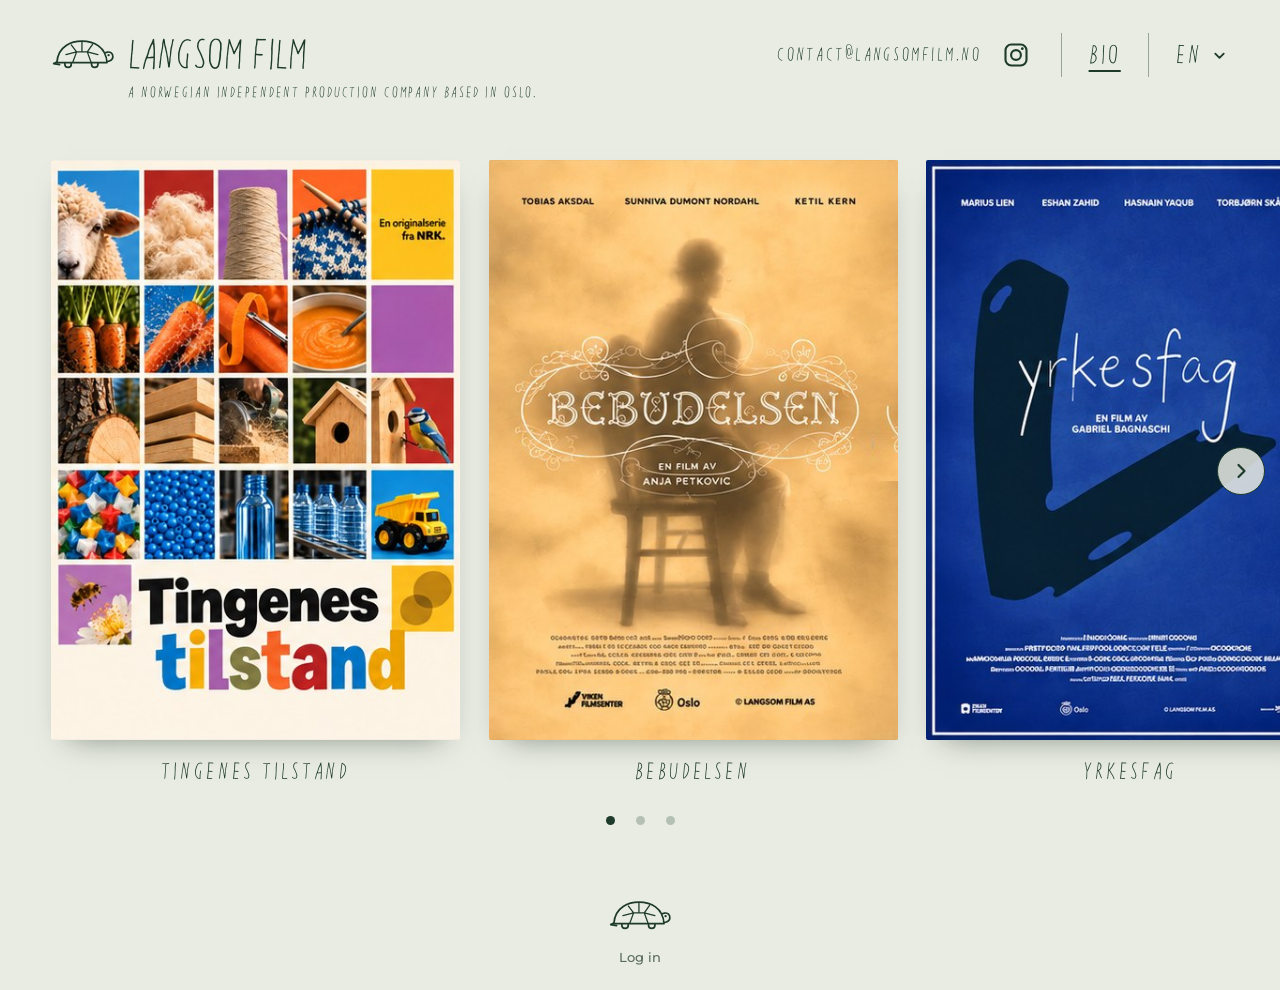
==== index.html @ 71ac6810 "Move contact and Instagram to the header, tagline under the logo - Tagline is a subtitle aligned und" ====
<!DOCTYPE html>
<html lang="no">
<head>
<meta charset="utf-8">
<meta name="viewport" content="width=device-width, initial-scale=1, viewport-fit=cover">
<meta name="theme-color" content="#e9ece3">
<title>Langsom Film</title>
<meta name="description" content="Langsom Film er et norsk uavhengig produksjonsselskap basert i Oslo.">
<meta property="og:title" content="Langsom Film">
<meta property="og:description" content="Et norsk uavhengig produksjonsselskap basert i Oslo.">
<meta property="og:image" content="https://0xjensmalm.github.io/langsomfilm/assets/yrkesfag.jpg">
<meta property="og:type" content="website">
<link rel="preload" href="assets/fonts/HenriksHand-Regular.ttf" as="font" type="font/ttf" crossorigin>
<link rel="preconnect" href="https://fonts.googleapis.com">
<link href="https://fonts.googleapis.com/css2?family=Amatic+SC&family=Newsreader:ital,opsz,wght@0,6..72,400;0,6..72,500;1,6..72,400&family=Montserrat:wght@500;600;700&display=swap" rel="stylesheet">
<style>
/* VOICE: quiet, handmade, unhurried — the posters do the talking.
   COLOUR and TYPE: pale sage paper, dark forest-green ink; Henrik's hand for every label and title,
   a plain sans for longer reading text.
   LAYOUT: header (logo · tagline · Bio · language), a large centred poster carousel, footer (mail · turtle · Instagram). */
@font-face{font-family:"Henriks Hand";src:url("assets/fonts/HenriksHand-Regular.ttf") format("truetype");font-display:swap}
:root{color-scheme:light;--bg:#e9ece3;--paper:#f4f5ef;--ink:#1d3a2a;--soft:#5a6b5f;--line:rgba(29,58,42,.4);
  --hand:"Henriks Hand","Amatic SC","Bradley Hand",cursive; /* Amatic SC fills glyphs Henrik's hand lacks: quotes, dashes, é ü ö ä, ( ) & / @ */--sans:Montserrat,system-ui,sans-serif;--read:Newsreader,Georgia,serif}
*{box-sizing:border-box;min-width:0}
html,body{margin:0}
body{background:var(--bg);color:var(--ink);font:16px/1.6 var(--sans);font-weight:500;overflow-x:clip;min-height:100vh;min-height:100svh;display:flex;flex-direction:column;-webkit-text-size-adjust:100%;-webkit-tap-highlight-color:transparent}
button,select{font:inherit;color:inherit;cursor:pointer}
a{color:inherit}
:focus-visible{outline:2.5px solid var(--ink);outline-offset:4px}
.hand{font-family:var(--hand);font-weight:400;text-transform:uppercase;letter-spacing:.14em}
.wrap{width:min(1440px,100%);margin:0 auto;padding:0 max(4vw,16px,env(safe-area-inset-left))}

/* header: brand (turtle + wordmark, subtitle aligned under the wordmark) left; contact + menu right,
   every right-hand item 44px tall and centred on the wordmark line */
header{padding:clamp(18px,2.6vw,40px) 0 clamp(8px,1.4vw,20px)}
.hd{--mark:clamp(56px,5vw,84px);--g:clamp(10px,1vw,16px);--sep:clamp(14px,1.8vw,28px);
  display:grid;grid-template-columns:minmax(0,1fr) auto;grid-template-areas:"brand nav" "sub .";column-gap:clamp(20px,3vw,48px);row-gap:6px;align-items:center}
.logo{grid-area:brand;justify-self:start;display:flex;align-items:center;gap:var(--g);text-decoration:none;font-family:var(--hand);font-size:clamp(28px,2.8vw,46px);line-height:1;white-space:nowrap}
.logo svg{width:var(--mark);height:auto;flex:none}
.tag{grid-area:sub;margin:0 0 0 calc(var(--mark) + var(--g));font-size:clamp(13px,1.05vw,17px);line-height:1.45;letter-spacing:.14em;text-wrap:balance}
.nav{grid-area:nav;display:flex;align-items:center}
.reach,.menu{display:flex;align-items:center}
.reach{gap:clamp(8px,1vw,14px)}
.nav>.menu,.menu>.lang{border-left:1.5px solid var(--line);margin-left:var(--sep);padding-left:var(--sep)}
.reach a,.bio-btn,.lang{height:44px;display:flex;align-items:center}
.mail{gap:10px;text-decoration:none;font-size:clamp(15px,1.25vw,19px)}
.mail:hover span,.mail:focus-visible span{text-decoration:underline;text-underline-offset:6px}
.mail svg{width:24px;height:24px;flex:none;display:none}
.ig{justify-content:center;width:44px}
.ig svg{width:28px;height:28px}
.bio-btn{background:none;border:0;padding:0 4px;font-size:clamp(20px,1.7vw,26px);text-decoration:underline;text-decoration-thickness:1.5px;text-underline-offset:9px}
.bio-btn:hover{text-decoration-thickness:3px}
.lang{position:relative}
.lang select{appearance:none;-webkit-appearance:none;background:none;border:0;border-radius:4px;height:44px;padding:0 24px 0 4px;font-family:var(--hand);font-size:clamp(20px,1.7vw,26px);letter-spacing:.14em}
.lang svg{position:absolute;right:2px;width:15px;height:15px;pointer-events:none}

/* carousel */
main{flex:1;display:flex;flex-direction:column;justify-content:center;padding-block:clamp(8px,2vw,32px)}
.car{position:relative;--iw:clamp(230px,min(32vw,calc((100vh - 320px) * .7055)),410px)}
.track{display:flex;gap:clamp(16px,2.2vw,32px);overflow-x:auto;scroll-snap-type:x mandatory;scrollbar-width:none;padding:14px max(4vw,16px) 8px;scroll-padding-inline:max(4vw,16px)}
.track::-webkit-scrollbar{display:none}
@media(min-width:1440px){.track{padding-inline:calc((100vw - 1440px)/2 + 4vw);scroll-padding-inline:calc((100vw - 1440px)/2 + 4vw)}}
.track.fits{justify-content:center}
/* 3+ posters that fit: spread them so the row's outer edges line up with the header's */
.track.fits.spread{justify-content:space-between}
.item{flex:0 0 var(--iw);scroll-snap-align:start;margin:0;display:flex;flex-direction:column;align-items:center}
.poster{display:block;width:100%;aspect-ratio:436/618;padding:0;border:0;background:#d4d9cd;border-radius:2px;overflow:hidden;box-shadow:0 14px 30px -18px rgba(20,40,28,.55);transition:transform .2s ease,box-shadow .2s ease}
.poster img{width:100%;height:100%;object-fit:cover;display:block}
@media(hover:hover){.poster:hover{transform:translateY(-4px);box-shadow:0 22px 38px -20px rgba(20,40,28,.6)}}
.poster:active{transform:scale(.985)}
.item h2{margin:18px 0 0;width:100%;text-align:center;font-size:clamp(18px,1.6vw,24px);line-height:1.3;text-wrap:balance}
.arrow{position:absolute;top:calc(50% - 44px);width:48px;height:48px;border-radius:50%;border:1.5px solid var(--ink);background:rgba(233,236,227,.85);display:grid;place-items:center;transition:opacity .15s;z-index:2}
.arrow:hover{background:var(--paper)}
.arrow.prev{left:max(1.2vw,8px)}.arrow.next{right:max(1.2vw,8px)}
.arrow[hidden]{display:grid;opacity:0;pointer-events:none}
.arrow svg{width:20px;height:20px}
.empty{padding:60px 0;text-align:center;color:var(--soft)}
.dots{display:flex;justify-content:center;gap:2px;margin-top:14px}
.dots[hidden]{display:none}
.dots button{width:28px;height:28px;border:0;background:none;padding:0;display:grid;place-items:center}
.dots button::before{content:"";width:9px;height:9px;border-radius:50%;background:rgba(29,58,42,.25);transition:background .15s}
.dots button[aria-current="true"]::before{background:var(--ink)}

/* footer: a small turtle to end the page, and the editor link */
footer{padding:clamp(20px,3vw,40px) 0 calc(14px + env(safe-area-inset-bottom));text-align:center}
footer .tl{display:block;width:64px;height:auto;margin:0 auto}
.login-link{display:inline-block;margin:6px auto 0;text-decoration:none;font-size:13px;color:var(--soft);padding:8px}
.login-link:hover{color:var(--ink);text-decoration:underline}

/* detail sheet (film + bio) — quick fade, no 3D */
.scrim{position:fixed;inset:0;background:rgba(24,40,30,.42);z-index:20;opacity:0;transition:opacity .16s}
.sheet{--pad:24px;position:fixed;z-index:21;left:50%;top:50%;width:calc(100vw - var(--pad)*2);max-height:calc(100vh - var(--pad)*2);max-height:calc(100svh - var(--pad)*2);overflow:auto;overscroll-behavior:contain;
  background:var(--paper);border:1.5px solid var(--ink);border-radius:4px;box-shadow:0 30px 70px -30px rgba(20,40,28,.55);opacity:0;transform:translate(-50%,-48%);transition:opacity .16s ease-out,transform .16s ease-out}
.scrim.on{opacity:1}.sheet.on{opacity:1;transform:translate(-50%,-50%)}
.x{position:sticky;top:10px;float:right;margin:10px 10px -54px 0;width:44px;height:44px;border:0;border-radius:50%;background:rgba(244,245,239,.9);display:grid;place-items:center;z-index:2}
.x:hover{background:#e3e7dc}
.x svg{width:22px;height:22px}

.info{padding:clamp(22px,3.4vw,44px) clamp(20px,3.4vw,48px)}
.info h3{margin:0;font-size:clamp(32px,4.4vw,54px);line-height:1.1;padding-right:44px;overflow-wrap:anywhere}
.by{margin:10px 0 0;font-size:clamp(15px,1.4vw,19px)}
.cols{display:grid;grid-template-columns:minmax(0,200px) minmax(0,1fr);gap:clamp(20px,3vw,40px);margin-top:clamp(18px,2.6vw,30px)}
.meta{border-right:1.5px solid var(--line);padding-right:clamp(16px,2.4vw,30px)}
.meta dl{margin:0}
.meta dt{font-size:15px;color:var(--soft);margin-top:14px}
.meta dl>div:first-child dt{margin-top:0}
/* card reading text: Newsreader, a quiet book serif beside Henrik's hand-lettered titles and labels */
.info{font-family:var(--read);font-weight:400;font-size:clamp(17px,1.25vw,19px);line-height:1.6;font-optical-sizing:auto}
.meta dd{margin:2px 0 0;font-size:17px;font-weight:500;line-height:1.35}
.syn p{margin:0 0 1em;max-width:60ch;text-wrap:pretty}
.stills{display:grid;grid-template-columns:repeat(auto-fit,minmax(200px,440px));gap:12px;margin-top:clamp(12px,2vw,22px)}
.stills img{width:100%;aspect-ratio:16/10;object-fit:cover;display:block;border-radius:2px}
.note{font-size:15px;font-style:italic;color:var(--soft);margin:14px 0 0}
.bio{display:grid;grid-template-columns:minmax(0,1fr) minmax(0,1fr);gap:clamp(20px,3vw,44px)}
.bio>section+section{border-left:1.5px solid var(--line);padding-left:clamp(20px,3vw,44px)}
.bio h3{font-size:clamp(28px,3.2vw,40px);text-decoration:underline;text-decoration-thickness:1.5px;text-underline-offset:9px;padding-right:44px}
.bio h4{margin:14px 0 16px;font-size:17px}
.bio p{margin:0 0 1em}
.me{display:grid;grid-template-columns:minmax(0,170px) minmax(0,1fr);gap:18px;align-items:start}
.me img{width:100%;aspect-ratio:3/4;object-fit:cover;border-radius:2px;display:block;background:#d4d9cd}

/* narrower screens: the e-mail address becomes an envelope icon */
@media(max-width:1060px){
  .mail span{position:absolute;width:1px;height:1px;overflow:hidden;clip-path:inset(50%);white-space:nowrap}
  .mail{width:44px;justify-content:center}.mail svg{display:block}
}
@media(max-width:700px){
  header{padding:max(12px,env(safe-area-inset-top)) 0 0}
  /* two rows: brand | Bio · NO, then subtitle | mail · Instagram */
  .hd{--mark:44px;--g:8px;--sep:12px;grid-template-areas:"brand menu" "sub reach";column-gap:12px;row-gap:0}
  .nav{display:contents}
  .menu{grid-area:menu}
  .nav>.menu{border-left:0;margin-left:0;padding-left:0}
  .reach{grid-area:reach;align-self:start;justify-self:end;gap:0;margin-right:-8px}
  .logo{font-size:24px}
  .bio-btn{font-size:20px;text-underline-offset:7px}
  .lang select{font-size:18px;padding-right:20px}.lang svg{width:13px}
  .tag{align-self:start;font-size:11.5px;letter-spacing:.1em;line-height:1.5;padding-top:2px}
  .ig svg{width:24px;height:24px}
  main{justify-content:flex-start}
  /* poster sized so poster + title fit in the visible viewport, under the header */
  .car{--iw:clamp(180px,min(74vw,calc((100svh - 300px) * .7055)),360px)}
  .track{scroll-padding-inline:0;padding-inline:calc((100% - var(--iw))/2);padding-top:10px}
  .item{scroll-snap-align:center}
  .item h2{margin-top:12px;font-size:18px}
  .dots{margin-top:6px}
  .arrow{display:none!important}
  footer .tl{width:48px}
  .sheet{--pad:10px}
  .cols{grid-template-columns:minmax(0,1fr)}
  .meta{border-right:0;padding-right:0;border-bottom:1.5px solid var(--line);padding-bottom:16px}
  .meta dl{display:grid;grid-template-columns:repeat(2,minmax(0,1fr));gap:4px 16px}
  .meta dt,.meta dl>div:first-child dt{margin-top:8px}
  .bio{grid-template-columns:minmax(0,1fr)}
  .bio>section+section{border-left:0;padding-left:0;border-top:1.5px solid var(--line);padding-top:20px}
  .me{grid-template-columns:minmax(0,120px) minmax(0,1fr)}
  .x{top:8px;margin:8px 8px -52px 0}
  .info{padding-top:20px}
}
@media(prefers-reduced-motion:reduce){.poster,.scrim,.sheet{transition:none}}
</style>
</head>
<body>
<header>
  <div class="wrap hd">
    <a class="logo" href="./" aria-label="Langsom Film"><svg viewBox="0 0 120 64" aria-hidden="true"><use href="#tl"/></svg><span>Langsom Film</span></a>
    <p class="tag hand" id="tagline"></p>
    <nav class="nav">
      <div class="reach">
        <a class="mail hand" id="mail" href="mailto:contact@langsomfilm.no"><svg viewBox="0 0 24 24" fill="none" stroke="currentColor" stroke-width="1.8" stroke-linejoin="round" aria-hidden="true"><rect x="3" y="5.5" width="18" height="13" rx="2"/><path d="M3.5 6.5l8.5 6.5 8.5-6.5"/></svg><span id="mailTxt">contact@langsomfilm.no</span></a>
        <a class="ig" id="igLink" href="https://www.instagram.com/" aria-label="Instagram"><svg viewBox="0 0 24 24" fill="none" stroke="currentColor" stroke-width="1.8"><rect x="3" y="3" width="18" height="18" rx="5"/><circle cx="12" cy="12" r="4.2"/><circle cx="17.4" cy="6.6" r="1.2" fill="currentColor" stroke="none"/></svg></a>
      </div>
      <div class="menu">
    <button class="bio-btn hand" id="bioBtn" aria-haspopup="dialog">Bio</button>
    <div class="lang"><select id="langSel" aria-label="Språk / Language"><option value="no">NO</option><option value="en">EN</option></select>
      <svg viewBox="0 0 16 16" fill="none" stroke="currentColor" stroke-width="2" stroke-linecap="round" stroke-linejoin="round" aria-hidden="true"><path d="M3.5 6l4.5 4.5L12.5 6"/></svg></div>
      </div>
    </nav>
  </div>
</header>

<main>
  <div class="car">
    <div class="track" id="track" data-ta="films"></div>
    <div class="dots" id="dots"></div>
    <button class="arrow prev" id="prev" data-ta="prev"><svg viewBox="0 0 20 20" fill="none" stroke="currentColor" stroke-width="2.2" stroke-linecap="round" stroke-linejoin="round"><path d="M12.5 4 6.5 10l6 6"/></svg></button>
    <button class="arrow next" id="next" data-ta="next"><svg viewBox="0 0 20 20" fill="none" stroke="currentColor" stroke-width="2.2" stroke-linecap="round" stroke-linejoin="round"><path d="M7.5 4l6 6-6 6"/></svg></button>
  </div>
</main>

<footer>
  <svg class="tl" viewBox="0 0 120 64" aria-hidden="true"><use href="#tl"/></svg>
  <a class="login-link" href="admin/" data-t="login">Logg inn</a>
</footer>

<svg width="0" height="0" style="position:absolute" aria-hidden="true">
  <defs>
    <symbol id="tl" viewBox="0 0 120 64">
      <g fill="none" stroke="currentColor" stroke-width="3.2" stroke-linejoin="round" stroke-linecap="round">
        <path d="M15 43 L5 48 L16 50"/>
        <rect x="26" y="38" width="12" height="17" rx="6" style="fill:var(--bg)"/>
        <rect x="76" y="38" width="12" height="17" rx="6" style="fill:var(--bg)"/>
        <path d="M93 38 C97 24 116 22 116 35 C116 43 105 46 97 44" style="fill:var(--bg)"/>
        <circle cx="108" cy="32" r="2.2" fill="currentColor" stroke="none"/>
        <path d="M11 46 C13 14 40 6 58 6 C80 6 103 16 105 46Z" style="fill:var(--bg)"/>
        <path d="M38 13 L48 26 L41 45 M58 7 V26 M78 12 L68 26 L75 45 M48 26 H68 M28 31 L48 26 M88 31 L68 26" stroke-width="2.4"/>
      </g>
    </symbol>
  </defs>
</svg>

<script>
{
/* Content lives in content/films.json and content/site.json, edited through /admin (Sveltia CMS). */
const T={
  no:{films:'Filmer',prev:'Forrige',next:'Neste',close:'Lukk',login:'Logg inn',show:'Vis detaljer om',pick:'Velg film',
      year:'År',duration:'Varighet',lang:'Språk',regi:'Regi',manus:'Manus',cast:'Medvirkende',by:'En film av',
      more:'Mer informasjon kommer.',sample:'Eksempelinnhold — fylles ut i redigeringsmodus.',what:'Hva vi gjør',about:'Om meg',
      poster:'Plakat',still:'Stillbilde',from:'fra',portrait:'Portrett av',empty:'Ingen filmer ennå.'},
  en:{films:'Films',prev:'Previous',next:'Next',close:'Close',login:'Log in',show:'Show details for',pick:'Choose film',
      year:'Year',duration:'Runtime',lang:'Language',regi:'Director',manus:'Screenplay',cast:'Cast',by:'A film by',
      more:'More information coming soon.',sample:'Sample content — to be filled in.',what:'What we do',about:'About me',
      poster:'Poster',still:'Still',from:'from',portrait:'Portrait of',empty:'No films yet.'}
};
let state={site:{},films:[]}, lang='no';
try{lang=localStorage.getItem('langsomfilm-lang')||(/^(nb|nn|no)\b/i.test(navigator.language)?'no':'en')}catch(e){}
if(!T[lang])lang='no';
const t=k=>T[lang][k];
const L=(o,k)=>(lang==='en'&&o[k+'_en'])?o[k+'_en']:(o[k]||'');
const $=s=>document.querySelector(s);
const esc=s=>String(s??'').replace(/[&<>"']/g,c=>({'&':'&amp;','<':'&lt;','>':'&gt;','"':'&quot;',"'":'&#39;'}[c]));
const paras=s=>String(s||'').split(/\n\s*\n/).map(p=>p.trim()).filter(Boolean).map(p=>`<p>${esc(p)}</p>`).join('');
const reduce=matchMedia('(prefers-reduced-motion: reduce)').matches;
const X='<svg viewBox="0 0 24 24" fill="none" stroke="currentColor" stroke-width="2.4" stroke-linecap="round"><path d="M5 5l14 14M19 5L5 19"/></svg>';

/* ---------- language ---------- */
function applyLang(){
  document.documentElement.lang=lang;$('#langSel').value=lang;
  document.querySelectorAll('[data-t]').forEach(el=>el.textContent=t(el.dataset.t));
  document.querySelectorAll('[data-ta]').forEach(el=>el.setAttribute('aria-label',t(el.dataset.ta)));
  $('#dots').setAttribute('aria-label',t('pick'));
  render();
}
$('#langSel').onchange=e=>{lang=e.target.value;try{localStorage.setItem('langsomfilm-lang',lang)}catch(_){}if(open)open.close(true);applyLang()};

/* ---------- render ---------- */
const track=$('#track');
function render(){
  const s=state.site;
  $('#tagline').textContent=L(s,'tagline');
  if(s.email){$('#mailTxt').textContent=s.email;$('#mail').href='mailto:'+s.email}
  $('#igLink').href=s.instagram||'https://www.instagram.com/';
  $('#dots').innerHTML='';
  track.innerHTML=state.films.map((f,i)=>`
    <figure class="item" data-i="${i}">
      <button class="poster" data-open="${i}" aria-label="${t('show')} ${esc(f.title)}"><img src="${esc(f.poster)}" alt="${t('poster')}: ${esc(f.title)}" loading="lazy"></button>
      <h2 class="hand">${esc(f.title)}</h2>
    </figure>`).join('')+(state.loaded&&!state.films.length?`<p class="empty">${t('empty')}</p>`:'');
  fit();
}
/* centre the row when every poster fits on screen */
function fit(){track.classList.remove('fits');const f=innerWidth>700&&track.scrollWidth<=track.clientWidth+2;track.classList.toggle('fits',f);track.classList.toggle('spread',f&&track.querySelectorAll('.item').length>=3);arrows()}
function arrows(){
  const overflow=track.scrollWidth>track.clientWidth+8;
  $('#prev').hidden=!overflow||track.scrollLeft<8;
  $('#next').hidden=!overflow||track.scrollLeft+track.clientWidth>=track.scrollWidth-8;
  const items=[...track.querySelectorAll('.item')];const dots=$('#dots');
  dots.hidden=items.length<2||!overflow;
  if(dots.childElementCount!==items.length)dots.innerHTML=items.map((it,k)=>`<button data-go="${k}" aria-label="${esc(state.films[k]?.title)}"></button>`).join('');
  const mid=track.getBoundingClientRect().left+track.clientWidth/2;let best=0,bd=1e9;
  items.forEach((it,k)=>{const r=it.getBoundingClientRect(),d=Math.abs(r.left+r.width/2-mid);if(d<bd){bd=d;best=k}});
  if(track.scrollLeft<8&&innerWidth>700)best=0;else if(track.scrollLeft+track.clientWidth>=track.scrollWidth-8&&innerWidth>700)best=items.length-1;
  [...dots.children].forEach((b,k)=>b.setAttribute('aria-current',k===best?'true':'false'));
}
track.addEventListener('scroll',arrows,{passive:true});addEventListener('resize',fit);
$('#dots').onclick=e=>{const b=e.target.closest('[data-go]');if(b)track.querySelector(`.item[data-i="${b.dataset.go}"]`).scrollIntoView({behavior:reduce?'auto':'smooth',inline:innerWidth>700?'start':'center',block:'nearest'})};
const step=()=>{const it=track.querySelector('.item');return it?it.getBoundingClientRect().width+parseFloat(getComputedStyle(track).columnGap||20):300};
$('#prev').onclick=()=>track.scrollBy({left:-step(),behavior:reduce?'auto':'smooth'});
$('#next').onclick=()=>track.scrollBy({left:step(),behavior:reduce?'auto':'smooth'});

/* ---------- detail sheet: quick fade in/out ---------- */
let open=null;
function openSheet({html,maxW,label,returnTo}){
  const scrim=document.createElement('div');scrim.className='scrim';
  const box=document.createElement('div');box.className='sheet';box.style.maxWidth=maxW+'px';
  box.setAttribute('role','dialog');box.setAttribute('aria-modal','true');box.setAttribute('aria-label',label);
  box.innerHTML=`<button class="x" aria-label="${t('close')}">${X}</button>${html}`;
  document.body.append(scrim,box);document.body.style.overflow='hidden';
  requestAnimationFrame(()=>{scrim.classList.add('on');box.classList.add('on')});
  box.querySelector('.x').focus({preventScroll:true});
  const onKey=e=>{
    if(e.key==='Escape')close();
    if(e.key==='Tab'){const f=[...box.querySelectorAll('button,a[href]')];const a=f[0],z=f[f.length-1];
      if(e.shiftKey&&document.activeElement===a){e.preventDefault();z.focus()}else if(!e.shiftKey&&document.activeElement===z){e.preventDefault();a.focus()}}
  };
  addEventListener('keydown',onKey);
  let closing=false;
  const close=(instant)=>{
    if(closing)return;closing=true;removeEventListener('keydown',onKey);
    scrim.classList.remove('on');box.classList.remove('on');
    const fin=()=>{box.remove();scrim.remove();document.body.style.overflow='';open=null;if(returnTo&&returnTo.isConnected)returnTo.focus({preventScroll:true})};
    if(reduce||instant)fin();else setTimeout(fin,170);
  };
  scrim.onclick=()=>close();box.querySelector('.x').onclick=()=>close();
  open={close};
}

function filmBack(f){
  const rows=[['year',f.year],['duration',f.duration],['lang',L(f,'lang')],['regi',f.regi],['manus',f.manus],['cast',(f.cast||'').split(',').map(s=>s.trim()).filter(Boolean).join(',\n')]].filter(r=>r[1]);
  return `<article class="info">
    <h3 class="hand">${esc(f.title)}</h3>${f.director?`<p class="by hand">${t('by')} ${esc(f.director)}</p>`:''}
    <div class="cols" ${rows.length?'':'style="grid-template-columns:minmax(0,1fr)"'}>
      ${rows.length?`<div class="meta"><dl>${rows.map(r=>`<div><dt class="hand">${t(r[0])}</dt><dd>${esc(r[1]).replace(/\n/g,'<br>')}</dd></div>`).join('')}</dl></div>`:''}
      <div class="syn">${paras(L(f,'synopsis'))||`<p>${t('more')}</p>`}${f.sample?`<p class="note">${t('sample')}</p>`:''}</div>
    </div>
    ${f.stills&&f.stills.length?`<div class="stills">${f.stills.map((s,k)=>`<img src="${esc(s)}" alt="${t('still')} ${k+1} ${t('from')} ${esc(f.title)}" loading="lazy">`).join('')}</div>`:''}
  </article>`;
}
function openFilm(i){
  const f=state.films[i];
  openSheet({html:filmBack(f),maxW:960,label:f.title,returnTo:track.querySelector(`.item[data-i="${i}"] .poster`)});
}
function bioBack(){
  const s=state.site;
  return `<div class="info bio">
    <section><h3 class="hand">Langsom Film</h3><h4 class="hand">${t('what')}</h4>${paras(L(s,'company'))}</section>
    <section><h3 class="hand">${esc(s.name)}</h3><h4 class="hand">${t('about')}</h4><div class="me">${s.portrait?`<img src="${esc(s.portrait)}" alt="${t('portrait')} ${esc(s.name)}">`:'<div></div>'}<div>${paras(L(s,'about'))}</div></div></section>
  </div>`;
}
$('#bioBtn').onclick=()=>openSheet({html:bioBack(),maxW:1000,label:'Bio',returnTo:$('#bioBtn')});

/* ---------- carousel clicks ---------- */
track.addEventListener('click',e=>{const b=e.target.closest('[data-open]');if(b)openFilm(+b.dataset.open)});

/* ---------- load content ---------- */
const get=u=>fetch(u,{cache:'no-cache'}).then(r=>{if(!r.ok)throw new Error(u+' '+r.status);return r.json()});
Promise.all([get('content/site.json'),get('content/films.json')])
  .then(([site,f])=>{state={site,films:(f.films||[]).filter(x=>x&&x.title&&x.poster),loaded:true};render()})
  .catch(err=>{console.error(err);track.innerHTML='<p class="empty">Kunne ikke laste innholdet. Prøv å laste siden på nytt.</p>'});
applyLang();
}
</script>
</body>
</html>
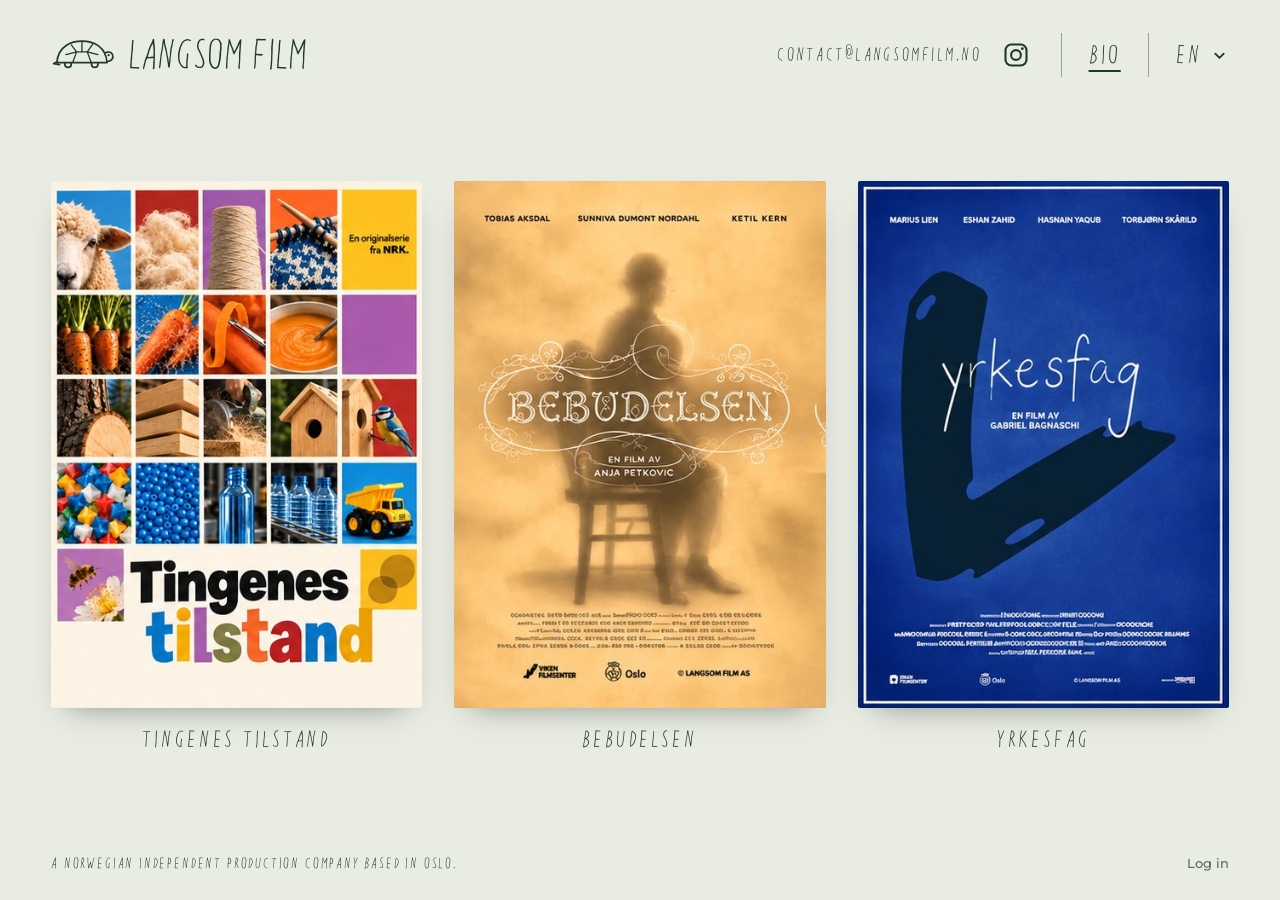
==== commit f90ccb44: "Tagline to footer; size the page to fit one screen - Tagline moves from under the logo to the footer" ====
--- a/index.html
+++ b/index.html
@@ -17,7 +17,8 @@
 /* VOICE: quiet, handmade, unhurried — the posters do the talking.
    COLOUR and TYPE: pale sage paper, dark forest-green ink; Henrik's hand for every label and title,
    a plain sans for longer reading text.
-   LAYOUT: header (logo · tagline · Bio · language), a large centred poster carousel, footer (mail · turtle · Instagram). */
+   LAYOUT: header (logo | mail · Instagram · Bio · language), poster carousel sized to the viewport, footer (tagline | editor link).
+   The whole page fits one screen: poster size is derived from the viewport height. */
 @font-face{font-family:"Henriks Hand";src:url("assets/fonts/HenriksHand-Regular.ttf") format("truetype");font-display:swap}
 :root{color-scheme:light;--bg:#e9ece3;--paper:#f4f5ef;--ink:#1d3a2a;--soft:#5a6b5f;--line:rgba(29,58,42,.4);
   --hand:"Henriks Hand","Amatic SC","Bradley Hand",cursive; /* Amatic SC fills glyphs Henrik's hand lacks: quotes, dashes, é ü ö ä, ( ) & / @ */--sans:Montserrat,system-ui,sans-serif;--read:Newsreader,Georgia,serif}
@@ -28,16 +29,15 @@
 a{color:inherit}
 :focus-visible{outline:2.5px solid var(--ink);outline-offset:4px}
 .hand{font-family:var(--hand);font-weight:400;text-transform:uppercase;letter-spacing:.14em}
-.wrap{width:min(1440px,100%);margin:0 auto;padding:0 max(4vw,16px,env(safe-area-inset-left))}
+.wrap{width:min(1840px,100%);margin:0 auto;padding:0 max(4vw,16px,env(safe-area-inset-left))}
 
 /* header: brand (turtle + wordmark, subtitle aligned under the wordmark) left; contact + menu right,
    every right-hand item 44px tall and centred on the wordmark line */
 header{padding:clamp(18px,2.6vw,40px) 0 clamp(8px,1.4vw,20px)}
 .hd{--mark:clamp(56px,5vw,84px);--g:clamp(10px,1vw,16px);--sep:clamp(14px,1.8vw,28px);
-  display:grid;grid-template-columns:minmax(0,1fr) auto;grid-template-areas:"brand nav" "sub .";column-gap:clamp(20px,3vw,48px);row-gap:6px;align-items:center}
+  display:grid;grid-template-columns:minmax(0,1fr) auto;grid-template-areas:"brand nav";column-gap:clamp(20px,3vw,48px);align-items:center}
 .logo{grid-area:brand;justify-self:start;display:flex;align-items:center;gap:var(--g);text-decoration:none;font-family:var(--hand);font-size:clamp(28px,2.8vw,46px);line-height:1;white-space:nowrap}
 .logo svg{width:var(--mark);height:auto;flex:none}
-.tag{grid-area:sub;margin:0 0 0 calc(var(--mark) + var(--g));font-size:clamp(13px,1.05vw,17px);line-height:1.45;letter-spacing:.14em;text-wrap:balance}
 .nav{grid-area:nav;display:flex;align-items:center}
 .reach,.menu{display:flex;align-items:center}
 .reach{gap:clamp(8px,1vw,14px)}
@@ -55,11 +55,15 @@
 .lang svg{position:absolute;right:2px;width:15px;height:15px;pointer-events:none}
 
 /* carousel */
-main{flex:1;display:flex;flex-direction:column;justify-content:center;padding-block:clamp(8px,2vw,32px)}
-.car{position:relative;--iw:clamp(230px,min(32vw,calc((100vh - 320px) * .7055)),410px)}
+main{flex:1;display:flex;flex-direction:column;justify-content:center;padding-block:clamp(4px,1.2vw,20px)}
+/* poster width: three across the content width, and no taller than the height left after header,
+   title and footer — so the page never scrolls */
+.car{position:relative;--iw:clamp(200px,min(calc((min(92vw,1840px - 8vw) - 64px) / 3),calc((100vh - 300px) * .7055)),600px)}
+/* tall tablets: bigger posters, two visible, swipe for the rest */
+@media(max-width:1100px) and (orientation:portrait){.car{--iw:clamp(200px,min(60vw,calc((100vh - 300px) * .7055)),600px)}}
 .track{display:flex;gap:clamp(16px,2.2vw,32px);overflow-x:auto;scroll-snap-type:x mandatory;scrollbar-width:none;padding:14px max(4vw,16px) 8px;scroll-padding-inline:max(4vw,16px)}
 .track::-webkit-scrollbar{display:none}
-@media(min-width:1440px){.track{padding-inline:calc((100vw - 1440px)/2 + 4vw);scroll-padding-inline:calc((100vw - 1440px)/2 + 4vw)}}
+@media(min-width:1840px){.track{padding-inline:calc((100vw - 1840px)/2 + 4vw);scroll-padding-inline:calc((100vw - 1840px)/2 + 4vw)}}
 .track.fits{justify-content:center}
 /* 3+ posters that fit: spread them so the row's outer edges line up with the header's */
 .track.fits.spread{justify-content:space-between}
@@ -81,10 +85,12 @@
 .dots button::before{content:"";width:9px;height:9px;border-radius:50%;background:rgba(29,58,42,.25);transition:background .15s}
 .dots button[aria-current="true"]::before{background:var(--ink)}
 
-/* footer: a small turtle to end the page, and the editor link */
-footer{padding:clamp(20px,3vw,40px) 0 calc(14px + env(safe-area-inset-bottom));text-align:center}
-footer .tl{display:block;width:64px;height:auto;margin:0 auto}
-.login-link{display:inline-block;margin:6px auto 0;text-decoration:none;font-size:13px;color:var(--soft);padding:8px}
+/* footer: tagline left, editor link right, on the same edges as the header */
+footer{padding:clamp(8px,1vw,16px) 0 calc(clamp(10px,1.4vw,22px) + env(safe-area-inset-bottom))}
+.ft{display:grid;grid-template-columns:minmax(0,1fr) auto;grid-template-areas:"tag login";align-items:center;column-gap:24px}
+.tag{grid-area:tag;margin:0;font-size:clamp(13px,1vw,16px);line-height:1.5;letter-spacing:.14em;text-wrap:balance}
+.ft .reach{grid-area:reach;display:none}
+.login-link{grid-area:login;text-decoration:none;font-size:13px;color:var(--soft);padding:8px 0 8px 8px}
 .login-link:hover{color:var(--ink);text-decoration:underline}
 
 /* detail sheet (film + bio) — quick fade, no 3D */
@@ -127,25 +133,25 @@
 @media(max-width:700px){
   header{padding:max(12px,env(safe-area-inset-top)) 0 0}
   /* two rows: brand | Bio · NO, then subtitle | mail · Instagram */
-  .hd{--mark:44px;--g:8px;--sep:12px;grid-template-areas:"brand menu" "sub reach";column-gap:12px;row-gap:0}
-  .nav{display:contents}
-  .menu{grid-area:menu}
+  /* phone: header is logo | Bio · NO; mail + Instagram move down beside the editor link */
+  .hd{--mark:44px;--g:8px;--sep:12px;grid-template-areas:"brand nav";column-gap:12px}
+  .hd .reach{display:none}
   .nav>.menu{border-left:0;margin-left:0;padding-left:0}
-  .reach{grid-area:reach;align-self:start;justify-self:end;gap:0;margin-right:-8px}
+  .ft{grid-template-areas:"tag tag" "reach login";row-gap:2px}
+  .ft .reach{display:flex;gap:0;margin-left:-10px}
+  .ft .mail{width:44px;justify-content:center}.ft .mail svg{display:block}
   .logo{font-size:24px}
   .bio-btn{font-size:20px;text-underline-offset:7px}
   .lang select{font-size:18px;padding-right:20px}.lang svg{width:13px}
-  .tag{align-self:start;font-size:11.5px;letter-spacing:.1em;line-height:1.5;padding-top:2px}
+  .tag{font-size:11.5px;letter-spacing:.1em;border-top:1.5px solid var(--line);padding-top:10px}
   .ig svg{width:24px;height:24px}
-  main{justify-content:flex-start}
   /* poster sized so poster + title fit in the visible viewport, under the header */
-  .car{--iw:clamp(180px,min(74vw,calc((100svh - 300px) * .7055)),360px)}
+  .car{--iw:clamp(170px,min(74vw,calc((100svh - 274px) * .7055)),360px)}
   .track{scroll-padding-inline:0;padding-inline:calc((100% - var(--iw))/2);padding-top:10px}
   .item{scroll-snap-align:center}
   .item h2{margin-top:12px;font-size:18px}
   .dots{margin-top:6px}
   .arrow{display:none!important}
-  footer .tl{width:48px}
   .sheet{--pad:10px}
   .cols{grid-template-columns:minmax(0,1fr)}
   .meta{border-right:0;padding-right:0;border-bottom:1.5px solid var(--line);padding-bottom:16px}
@@ -164,11 +170,10 @@
 <header>
   <div class="wrap hd">
     <a class="logo" href="./" aria-label="Langsom Film"><svg viewBox="0 0 120 64" aria-hidden="true"><use href="#tl"/></svg><span>Langsom Film</span></a>
-    <p class="tag hand" id="tagline"></p>
     <nav class="nav">
       <div class="reach">
-        <a class="mail hand" id="mail" href="mailto:contact@langsomfilm.no"><svg viewBox="0 0 24 24" fill="none" stroke="currentColor" stroke-width="1.8" stroke-linejoin="round" aria-hidden="true"><rect x="3" y="5.5" width="18" height="13" rx="2"/><path d="M3.5 6.5l8.5 6.5 8.5-6.5"/></svg><span id="mailTxt">contact@langsomfilm.no</span></a>
-        <a class="ig" id="igLink" href="https://www.instagram.com/" aria-label="Instagram"><svg viewBox="0 0 24 24" fill="none" stroke="currentColor" stroke-width="1.8"><rect x="3" y="3" width="18" height="18" rx="5"/><circle cx="12" cy="12" r="4.2"/><circle cx="17.4" cy="6.6" r="1.2" fill="currentColor" stroke="none"/></svg></a>
+        <a class="mail hand js-mail" href="mailto:contact@langsomfilm.no"><svg viewBox="0 0 24 24" fill="none" stroke="currentColor" stroke-width="1.8" stroke-linejoin="round" aria-hidden="true"><rect x="3" y="5.5" width="18" height="13" rx="2"/><path d="M3.5 6.5l8.5 6.5 8.5-6.5"/></svg><span class="js-mailtxt">contact@langsomfilm.no</span></a>
+        <a class="ig js-ig" href="https://www.instagram.com/" aria-label="Instagram"><svg viewBox="0 0 24 24" fill="none" stroke="currentColor" stroke-width="1.8"><rect x="3" y="3" width="18" height="18" rx="5"/><circle cx="12" cy="12" r="4.2"/><circle cx="17.4" cy="6.6" r="1.2" fill="currentColor" stroke="none"/></svg></a>
       </div>
       <div class="menu">
     <button class="bio-btn hand" id="bioBtn" aria-haspopup="dialog">Bio</button>
@@ -189,8 +194,14 @@
 </main>
 
 <footer>
-  <svg class="tl" viewBox="0 0 120 64" aria-hidden="true"><use href="#tl"/></svg>
-  <a class="login-link" href="admin/" data-t="login">Logg inn</a>
+  <div class="wrap ft">
+    <p class="tag hand" id="tagline"></p>
+    <div class="reach">
+      <a class="mail js-mail" href="mailto:contact@langsomfilm.no"><svg viewBox="0 0 24 24" fill="none" stroke="currentColor" stroke-width="1.8" stroke-linejoin="round" aria-hidden="true"><rect x="3" y="5.5" width="18" height="13" rx="2"/><path d="M3.5 6.5l8.5 6.5 8.5-6.5"/></svg><span class="js-mailtxt">contact@langsomfilm.no</span></a>
+      <a class="ig js-ig" href="https://www.instagram.com/" aria-label="Instagram"><svg viewBox="0 0 24 24" fill="none" stroke="currentColor" stroke-width="1.8"><rect x="3" y="3" width="18" height="18" rx="5"/><circle cx="12" cy="12" r="4.2"/><circle cx="17.4" cy="6.6" r="1.2" fill="currentColor" stroke="none"/></svg></a>
+    </div>
+    <a class="login-link" href="admin/" data-t="login">Logg inn</a>
+  </div>
 </footer>
 
 <svg width="0" height="0" style="position:absolute" aria-hidden="true">
@@ -248,8 +259,8 @@
 function render(){
   const s=state.site;
   $('#tagline').textContent=L(s,'tagline');
-  if(s.email){$('#mailTxt').textContent=s.email;$('#mail').href='mailto:'+s.email}
-  $('#igLink').href=s.instagram||'https://www.instagram.com/';
+  if(s.email){document.querySelectorAll('.js-mailtxt').forEach(e=>e.textContent=s.email);document.querySelectorAll('.js-mail').forEach(a=>a.href='mailto:'+s.email)}
+  document.querySelectorAll('.js-ig').forEach(a=>a.href=s.instagram||'https://www.instagram.com/');
   $('#dots').innerHTML='';
   track.innerHTML=state.films.map((f,i)=>`
     <figure class="item" data-i="${i}">
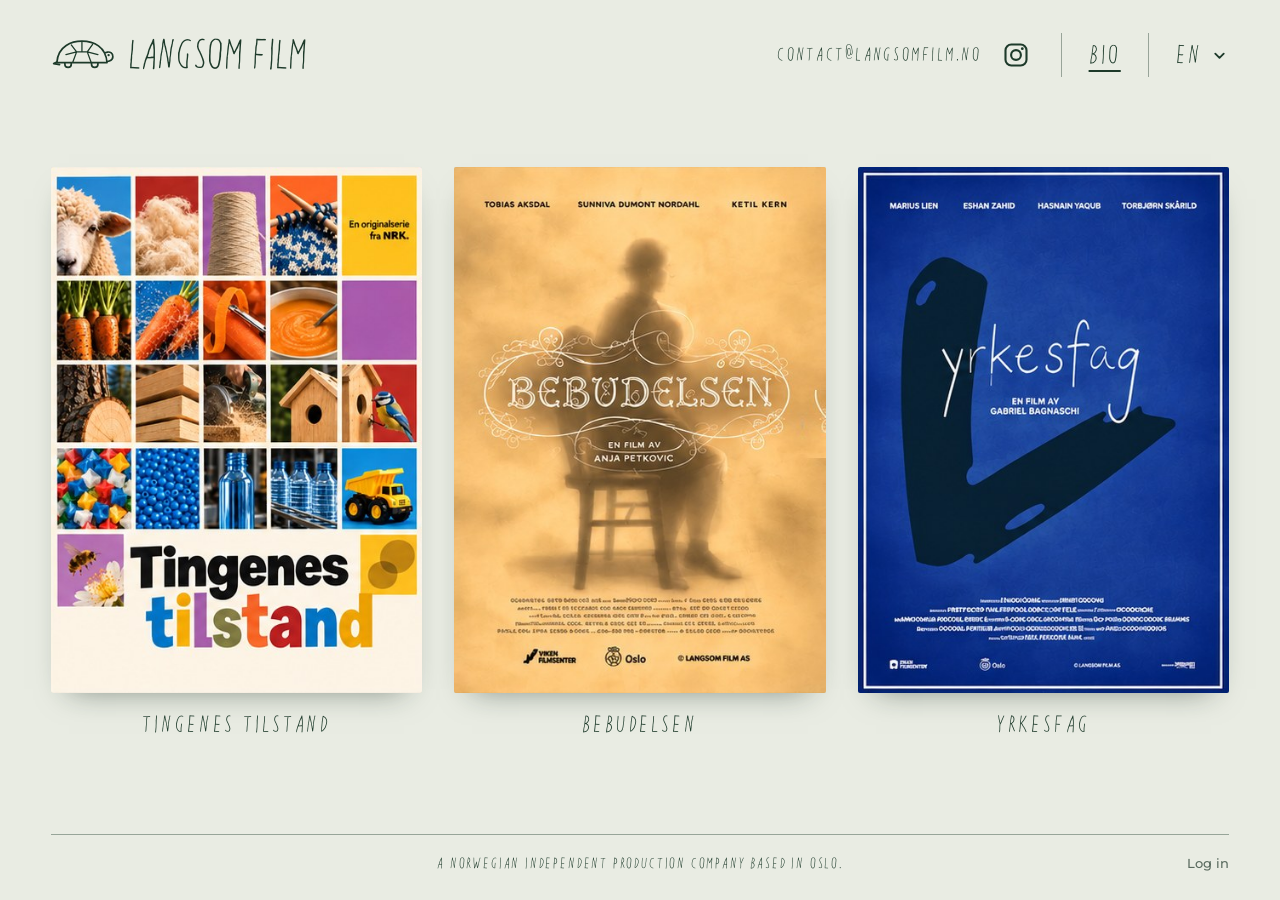
==== commit b04a4288: "Centre the tagline and bring back the walking turtle - Tagline centred in the footer; editor link st" ====
--- a/index.html
+++ b/index.html
@@ -17,7 +17,7 @@
 /* VOICE: quiet, handmade, unhurried — the posters do the talking.
    COLOUR and TYPE: pale sage paper, dark forest-green ink; Henrik's hand for every label and title,
    a plain sans for longer reading text.
-   LAYOUT: header (logo | mail · Instagram · Bio · language), poster carousel sized to the viewport, footer (tagline | editor link).
+   LAYOUT: header (logo | mail · Instagram · Bio · language), poster carousel sized to the viewport, footer (centred tagline | editor link) with a small turtle walking along its top line.
    The whole page fits one screen: poster size is derived from the viewport height. */
 @font-face{font-family:"Henriks Hand";src:url("assets/fonts/HenriksHand-Regular.ttf") format("truetype");font-display:swap}
 :root{color-scheme:light;--bg:#e9ece3;--paper:#f4f5ef;--ink:#1d3a2a;--soft:#5a6b5f;--line:rgba(29,58,42,.4);
@@ -29,7 +29,7 @@
 a{color:inherit}
 :focus-visible{outline:2.5px solid var(--ink);outline-offset:4px}
 .hand{font-family:var(--hand);font-weight:400;text-transform:uppercase;letter-spacing:.14em}
-.wrap{width:min(1840px,100%);margin:0 auto;padding:0 max(4vw,16px,env(safe-area-inset-left))}
+.wrap{--pad:max(4vw,16px,env(safe-area-inset-left));width:min(1840px,100%);margin:0 auto;padding:0 var(--pad)}
 
 /* header: brand (turtle + wordmark, subtitle aligned under the wordmark) left; contact + menu right,
    every right-hand item 44px tall and centred on the wordmark line */
@@ -58,7 +58,7 @@
 main{flex:1;display:flex;flex-direction:column;justify-content:center;padding-block:clamp(4px,1.2vw,20px)}
 /* poster width: three across the content width, and no taller than the height left after header,
    title and footer — so the page never scrolls */
-.car{position:relative;--iw:clamp(200px,min(calc((min(92vw,1840px - 8vw) - 64px) / 3),calc((100vh - 300px) * .7055)),600px)}
+.car{position:relative;--iw:clamp(200px,min(calc((min(92vw,1840px - 8vw) - 64px) / 3),calc((100vh - 332px) * .7055)),600px)}
 /* tall tablets: bigger posters, two visible, swipe for the rest */
 @media(max-width:1100px) and (orientation:portrait){.car{--iw:clamp(200px,min(60vw,calc((100vh - 300px) * .7055)),600px)}}
 .track{display:flex;gap:clamp(16px,2.2vw,32px);overflow-x:auto;scroll-snap-type:x mandatory;scrollbar-width:none;padding:14px max(4vw,16px) 8px;scroll-padding-inline:max(4vw,16px)}
@@ -85,12 +85,24 @@
 .dots button::before{content:"";width:9px;height:9px;border-radius:50%;background:rgba(29,58,42,.25);transition:background .15s}
 .dots button[aria-current="true"]::before{background:var(--ink)}
 
-/* footer: tagline left, editor link right, on the same edges as the header */
-footer{padding:clamp(8px,1vw,16px) 0 calc(clamp(10px,1.4vw,22px) + env(safe-area-inset-bottom))}
-.ft{display:grid;grid-template-columns:minmax(0,1fr) auto;grid-template-areas:"tag login";align-items:center;column-gap:24px}
-.tag{grid-area:tag;margin:0;font-size:clamp(13px,1vw,16px);line-height:1.5;letter-spacing:.14em;text-wrap:balance}
+/* footer: a hairline the turtle walks on; tagline centred, editor link at the right edge */
+footer{padding:clamp(28px,2.4vw,36px) 0 calc(clamp(10px,1.4vw,22px) + env(safe-area-inset-bottom))}
+.ft{position:relative;display:grid;grid-template-columns:minmax(0,1fr) auto minmax(0,1fr);grid-template-areas:". tag login";align-items:center;column-gap:24px;padding-top:clamp(8px,.9vw,14px)}
+.ft::before{content:"";position:absolute;top:0;left:var(--pad);right:var(--pad);border-top:1.5px solid var(--line)}
+.tag{grid-area:tag;margin:0;text-align:center;font-size:clamp(13px,1vw,16px);line-height:1.5;letter-spacing:.14em;text-wrap:balance}
 .ft .reach{grid-area:reach;display:none}
-.login-link{grid-area:login;text-decoration:none;font-size:13px;color:var(--soft);padding:8px 0 8px 8px}
+.login-link{grid-area:login;justify-self:end;text-decoration:none;font-size:13px;color:var(--soft);padding:8px 0 8px 8px}
+
+/* walking turtle: line-drawn, slow (~12px/s), fades in and out at the ends of the line */
+.lane{--tw:50px;--dur:110s;position:absolute;left:var(--pad);right:var(--pad);bottom:100%;height:calc(var(--tw) * .475);margin-bottom:-1px;overflow:hidden;pointer-events:none;
+  -webkit-mask-image:linear-gradient(90deg,transparent,#000 7%,#000 93%,transparent);mask-image:linear-gradient(90deg,transparent,#000 7%,#000 93%,transparent)}
+.path{position:absolute;inset:0 auto 0 0;width:calc(100% + var(--tw));animation:walk var(--dur) linear -38s infinite;will-change:transform}
+.walker{position:absolute;bottom:0;left:calc(var(--tw) * -1);width:var(--tw);height:auto;display:block;color:var(--ink);animation:bob 1.7s ease-in-out infinite}
+.walker .leg{transform-box:fill-box;transform-origin:50% 15%;animation:step 1.7s ease-in-out infinite}
+.walker .leg.b{animation-delay:-.85s}
+@keyframes walk{from{transform:translateX(0)}to{transform:translateX(100%)}}
+@keyframes step{0%,100%{transform:rotate(14deg)}50%{transform:rotate(-14deg)}}
+@keyframes bob{0%,100%{transform:translateY(0)}50%{transform:translateY(-1px)}}
 .login-link:hover{color:var(--ink);text-decoration:underline}
 
 /* detail sheet (film + bio) — quick fade, no 3D */
@@ -137,16 +149,18 @@
   .hd{--mark:44px;--g:8px;--sep:12px;grid-template-areas:"brand nav";column-gap:12px}
   .hd .reach{display:none}
   .nav>.menu{border-left:0;margin-left:0;padding-left:0}
-  .ft{grid-template-areas:"tag tag" "reach login";row-gap:2px}
+  footer{padding-top:30px}
+  .ft{grid-template-columns:auto minmax(0,1fr) auto;grid-template-areas:"tag tag tag" "reach . login";row-gap:2px;padding-top:10px}
+  .lane{--tw:38px;--dur:34s}
   .ft .reach{display:flex;gap:0;margin-left:-10px}
   .ft .mail{width:44px;justify-content:center}.ft .mail svg{display:block}
   .logo{font-size:24px}
   .bio-btn{font-size:20px;text-underline-offset:7px}
   .lang select{font-size:18px;padding-right:20px}.lang svg{width:13px}
-  .tag{font-size:11.5px;letter-spacing:.1em;border-top:1.5px solid var(--line);padding-top:10px}
+  .tag{font-size:11.5px;letter-spacing:.1em}
   .ig svg{width:24px;height:24px}
   /* poster sized so poster + title fit in the visible viewport, under the header */
-  .car{--iw:clamp(170px,min(74vw,calc((100svh - 274px) * .7055)),360px)}
+  .car{--iw:clamp(170px,min(74vw,calc((100svh - 290px) * .7055)),360px)}
   .track{scroll-padding-inline:0;padding-inline:calc((100% - var(--iw))/2);padding-top:10px}
   .item{scroll-snap-align:center}
   .item h2{margin-top:12px;font-size:18px}
@@ -163,7 +177,7 @@
   .x{top:8px;margin:8px 8px -52px 0}
   .info{padding-top:20px}
 }
-@media(prefers-reduced-motion:reduce){.poster,.scrim,.sheet{transition:none}}
+@media(prefers-reduced-motion:reduce){.poster,.scrim,.sheet{transition:none}.path,.walker,.walker .leg{animation:none}.path{transform:translateX(12%)}}
 </style>
 </head>
 <body>
@@ -195,6 +209,19 @@
 
 <footer>
   <div class="wrap ft">
+    <div class="lane" aria-hidden="true"><div class="path">
+      <svg class="walker" viewBox="0 0 120 57"><g fill="none" stroke="currentColor" stroke-width="3.4" stroke-linejoin="round" stroke-linecap="round">
+        <path d="M15 43 L5 48 L16 50"/>
+        <rect class="leg b" x="36" y="38" width="12" height="17" rx="6" style="fill:var(--bg)"/>
+        <rect class="leg" x="84" y="38" width="12" height="17" rx="6" style="fill:var(--bg)"/>
+        <rect class="leg" x="24" y="38" width="12" height="17" rx="6" style="fill:var(--bg)"/>
+        <rect class="leg b" x="72" y="38" width="12" height="17" rx="6" style="fill:var(--bg)"/>
+        <path d="M93 38 C97 24 116 22 116 35 C116 43 105 46 97 44" style="fill:var(--bg)"/>
+        <circle cx="108" cy="32" r="2.2" fill="currentColor" stroke="none"/>
+        <path d="M11 46 C13 14 40 6 58 6 C80 6 103 16 105 46Z" style="fill:var(--bg)"/>
+        <path d="M38 13 L48 26 L41 45 M58 7 V26 M78 12 L68 26 L75 45 M48 26 H68 M28 31 L48 26 M88 31 L68 26" stroke-width="2.6"/>
+      </g></svg>
+    </div></div>
     <p class="tag hand" id="tagline"></p>
     <div class="reach">
       <a class="mail js-mail" href="mailto:contact@langsomfilm.no"><svg viewBox="0 0 24 24" fill="none" stroke="currentColor" stroke-width="1.8" stroke-linejoin="round" aria-hidden="true"><rect x="3" y="5.5" width="18" height="13" rx="2"/><path d="M3.5 6.5l8.5 6.5 8.5-6.5"/></svg><span class="js-mailtxt">contact@langsomfilm.no</span></a>
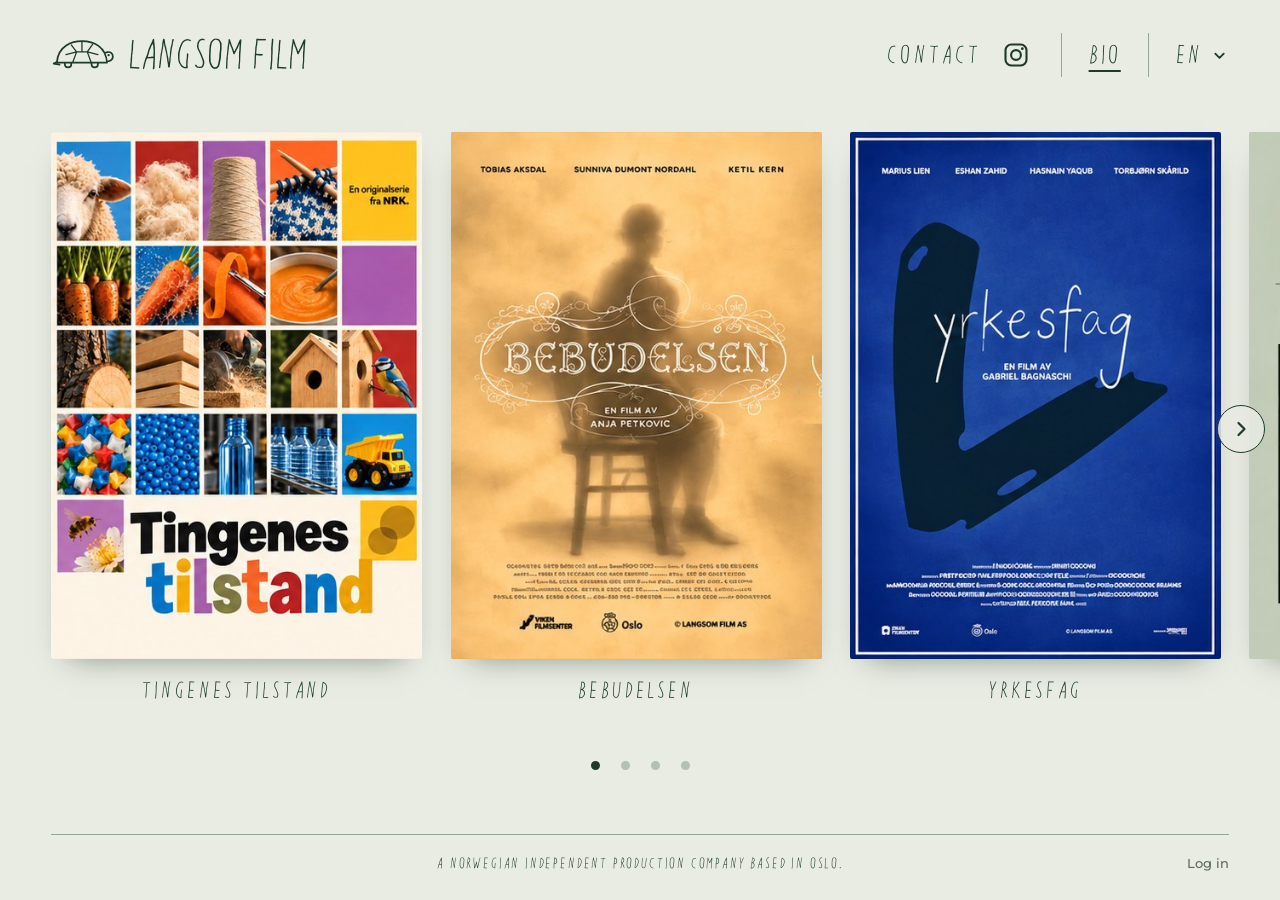
==== commit c07f4821: "Header shows "Kontakt" linking to adrianaxel.dp@gmail.com Co-Authored-By: Claude Opus 5.5 <noreply@a" ====
--- a/index.html
+++ b/index.html
@@ -4,11 +4,15 @@
 <meta charset="utf-8">
 <meta name="viewport" content="width=device-width, initial-scale=1, viewport-fit=cover">
 <meta name="theme-color" content="#e9ece3">
+<link rel="icon" href="assets/icons/favicon.svg" type="image/svg+xml">
+<link rel="icon" href="assets/icons/favicon-32.png" sizes="32x32" type="image/png">
+<link rel="apple-touch-icon" href="assets/icons/apple-touch-icon.png">
+<link rel="manifest" href="assets/icons/site.webmanifest">
 <title>Langsom Film</title>
 <meta name="description" content="Langsom Film er et norsk uavhengig produksjonsselskap basert i Oslo.">
 <meta property="og:title" content="Langsom Film">
 <meta property="og:description" content="Et norsk uavhengig produksjonsselskap basert i Oslo.">
-<meta property="og:image" content="https://0xjensmalm.github.io/langsomfilm/assets/yrkesfag.jpg">
+<meta property="og:image" content="https://langsomfilm.no/assets/yrkesfag.jpg">
 <meta property="og:type" content="website">
 <link rel="preload" href="assets/fonts/HenriksHand-Regular.ttf" as="font" type="font/ttf" crossorigin>
 <link rel="preconnect" href="https://fonts.googleapis.com">
@@ -43,7 +47,7 @@
 .reach{gap:clamp(8px,1vw,14px)}
 .nav>.menu,.menu>.lang{border-left:1.5px solid var(--line);margin-left:var(--sep);padding-left:var(--sep)}
 .reach a,.bio-btn,.lang{height:44px;display:flex;align-items:center}
-.mail{gap:10px;text-decoration:none;font-size:clamp(15px,1.25vw,19px)}
+.mail{gap:10px;text-decoration:none;font-size:clamp(20px,1.7vw,26px)}
 .mail:hover span,.mail:focus-visible span{text-decoration:underline;text-underline-offset:6px}
 .mail svg{width:24px;height:24px;flex:none;display:none}
 .ig{justify-content:center;width:44px}
@@ -91,7 +95,7 @@
 .ft::before{content:"";position:absolute;top:0;left:var(--pad);right:var(--pad);border-top:1.5px solid var(--line)}
 .tag{grid-area:tag;margin:0;text-align:center;font-size:clamp(13px,1vw,16px);line-height:1.5;letter-spacing:.14em;text-wrap:balance}
 .ft .reach{grid-area:reach;display:none}
-.login-link{grid-area:login;justify-self:end;text-decoration:none;font-size:13px;color:var(--soft);padding:8px 0 8px 8px}
+.login-link{grid-area:login;justify-self:end;background:none;border:0;text-decoration:none;font-size:13px;color:var(--soft);padding:8px 0 8px 8px}
 
 /* walking turtle: line-drawn, slow (~12px/s), fades in and out at the ends of the line */
 .lane{--tw:50px;--dur:110s;position:absolute;left:var(--pad);right:var(--pad);bottom:100%;height:calc(var(--tw) * .475);margin-bottom:-1px;overflow:hidden;pointer-events:none;
@@ -138,7 +142,7 @@
 .me img{width:100%;aspect-ratio:3/4;object-fit:cover;border-radius:2px;display:block;background:#d4d9cd}
 
 /* narrower screens: the e-mail address becomes an envelope icon */
-@media(max-width:1060px){
+@media(max-width:700px){
   .mail span{position:absolute;width:1px;height:1px;overflow:hidden;clip-path:inset(50%);white-space:nowrap}
   .mail{width:44px;justify-content:center}.mail svg{display:block}
 }
@@ -186,8 +190,8 @@
     <a class="logo" href="./" aria-label="Langsom Film"><svg viewBox="0 0 120 64" aria-hidden="true"><use href="#tl"/></svg><span>Langsom Film</span></a>
     <nav class="nav">
       <div class="reach">
-        <a class="mail hand js-mail" href="mailto:contact@langsomfilm.no"><svg viewBox="0 0 24 24" fill="none" stroke="currentColor" stroke-width="1.8" stroke-linejoin="round" aria-hidden="true"><rect x="3" y="5.5" width="18" height="13" rx="2"/><path d="M3.5 6.5l8.5 6.5 8.5-6.5"/></svg><span class="js-mailtxt">contact@langsomfilm.no</span></a>
-        <a class="ig js-ig" href="https://www.instagram.com/" aria-label="Instagram"><svg viewBox="0 0 24 24" fill="none" stroke="currentColor" stroke-width="1.8"><rect x="3" y="3" width="18" height="18" rx="5"/><circle cx="12" cy="12" r="4.2"/><circle cx="17.4" cy="6.6" r="1.2" fill="currentColor" stroke="none"/></svg></a>
+        <a class="mail hand js-mail" href="mailto:adrianaxel.dp@gmail.com"><svg viewBox="0 0 24 24" fill="none" stroke="currentColor" stroke-width="1.8" stroke-linejoin="round" aria-hidden="true"><rect x="3" y="5.5" width="18" height="13" rx="2"/><path d="M3.5 6.5l8.5 6.5 8.5-6.5"/></svg><span data-t="contact">Kontakt</span></a>
+        <a class="ig js-ig" href="https://www.instagram.com/langsom.film/" aria-label="Instagram"><svg viewBox="0 0 24 24" fill="none" stroke="currentColor" stroke-width="1.8"><rect x="3" y="3" width="18" height="18" rx="5"/><circle cx="12" cy="12" r="4.2"/><circle cx="17.4" cy="6.6" r="1.2" fill="currentColor" stroke="none"/></svg></a>
       </div>
       <div class="menu">
     <button class="bio-btn hand" id="bioBtn" aria-haspopup="dialog">Bio</button>
@@ -224,10 +228,10 @@
     </div></div>
     <p class="tag hand" id="tagline"></p>
     <div class="reach">
-      <a class="mail js-mail" href="mailto:contact@langsomfilm.no"><svg viewBox="0 0 24 24" fill="none" stroke="currentColor" stroke-width="1.8" stroke-linejoin="round" aria-hidden="true"><rect x="3" y="5.5" width="18" height="13" rx="2"/><path d="M3.5 6.5l8.5 6.5 8.5-6.5"/></svg><span class="js-mailtxt">contact@langsomfilm.no</span></a>
-      <a class="ig js-ig" href="https://www.instagram.com/" aria-label="Instagram"><svg viewBox="0 0 24 24" fill="none" stroke="currentColor" stroke-width="1.8"><rect x="3" y="3" width="18" height="18" rx="5"/><circle cx="12" cy="12" r="4.2"/><circle cx="17.4" cy="6.6" r="1.2" fill="currentColor" stroke="none"/></svg></a>
+      <a class="mail js-mail" href="mailto:adrianaxel.dp@gmail.com"><svg viewBox="0 0 24 24" fill="none" stroke="currentColor" stroke-width="1.8" stroke-linejoin="round" aria-hidden="true"><rect x="3" y="5.5" width="18" height="13" rx="2"/><path d="M3.5 6.5l8.5 6.5 8.5-6.5"/></svg><span data-t="contact">Kontakt</span></a>
+      <a class="ig js-ig" href="https://www.instagram.com/langsom.film/" aria-label="Instagram"><svg viewBox="0 0 24 24" fill="none" stroke="currentColor" stroke-width="1.8"><rect x="3" y="3" width="18" height="18" rx="5"/><circle cx="12" cy="12" r="4.2"/><circle cx="17.4" cy="6.6" r="1.2" fill="currentColor" stroke="none"/></svg></a>
     </div>
-    <a class="login-link" href="admin/" data-t="login">Logg inn</a>
+    <button class="login-link" id="loginLink" data-t="login">Logg inn</button>
   </div>
 </footer>
 
@@ -249,13 +253,14 @@
 
 <script>
 {
-/* Content lives in content/films.json and content/site.json, edited through /admin (Sveltia CMS). */
+/* Content lives in content/films.json and content/site.json. Logged-in editing lives in assets/edit.js
+   (loaded only on demand) and saves through https://api.langsomfilm.no (see server/). */
 const T={
-  no:{films:'Filmer',prev:'Forrige',next:'Neste',close:'Lukk',login:'Logg inn',show:'Vis detaljer om',pick:'Velg film',
+  no:{contact:'Kontakt',films:'Filmer',prev:'Forrige',next:'Neste',close:'Lukk',login:'Logg inn',show:'Vis detaljer om',pick:'Velg film',
       year:'År',duration:'Varighet',lang:'Språk',regi:'Regi',manus:'Manus',cast:'Medvirkende',by:'En film av',
       more:'Mer informasjon kommer.',sample:'Eksempelinnhold — fylles ut i redigeringsmodus.',what:'Hva vi gjør',about:'Om meg',
       poster:'Plakat',still:'Stillbilde',from:'fra',portrait:'Portrett av',empty:'Ingen filmer ennå.'},
-  en:{films:'Films',prev:'Previous',next:'Next',close:'Close',login:'Log in',show:'Show details for',pick:'Choose film',
+  en:{contact:'Contact',films:'Films',prev:'Previous',next:'Next',close:'Close',login:'Log in',show:'Show details for',pick:'Choose film',
       year:'Year',duration:'Runtime',lang:'Language',regi:'Director',manus:'Screenplay',cast:'Cast',by:'A film by',
       more:'More information coming soon.',sample:'Sample content — to be filled in.',what:'What we do',about:'About me',
       poster:'Poster',still:'Still',from:'from',portrait:'Portrait of',empty:'No films yet.'}
@@ -268,6 +273,8 @@
 const $=s=>document.querySelector(s);
 const esc=s=>String(s??'').replace(/[&<>"']/g,c=>({'&':'&amp;','<':'&lt;','>':'&gt;','"':'&quot;',"'":'&#39;'}[c]));
 const paras=s=>String(s||'').split(/\n\s*\n/).map(p=>p.trim()).filter(Boolean).map(p=>`<p>${esc(p)}</p>`).join('');
+/* the editor can map freshly uploaded images to a URL that works before the site republishes */
+const src=p=>window.LF_SRC?window.LF_SRC(p):p;
 const reduce=matchMedia('(prefers-reduced-motion: reduce)').matches;
 const X='<svg viewBox="0 0 24 24" fill="none" stroke="currentColor" stroke-width="2.4" stroke-linecap="round"><path d="M5 5l14 14M19 5L5 19"/></svg>';
 
@@ -286,14 +293,15 @@
 function render(){
   const s=state.site;
   $('#tagline').textContent=L(s,'tagline');
-  if(s.email){document.querySelectorAll('.js-mailtxt').forEach(e=>e.textContent=s.email);document.querySelectorAll('.js-mail').forEach(a=>a.href='mailto:'+s.email)}
-  document.querySelectorAll('.js-ig').forEach(a=>a.href=s.instagram||'https://www.instagram.com/');
+  if(s.email)document.querySelectorAll('.js-mail').forEach(a=>a.href='mailto:'+s.email)
+  document.querySelectorAll('.js-ig').forEach(a=>a.href=s.instagram||'https://www.instagram.com/langsom.film/');
   $('#dots').innerHTML='';
   track.innerHTML=state.films.map((f,i)=>`
     <figure class="item" data-i="${i}">
-      <button class="poster" data-open="${i}" aria-label="${t('show')} ${esc(f.title)}"><img src="${esc(f.poster)}" alt="${t('poster')}: ${esc(f.title)}" loading="lazy"></button>
+      <button class="poster" data-open="${i}" aria-label="${t('show')} ${esc(f.title)}"><img src="${esc(src(f.poster))}" alt="${t('poster')}: ${esc(f.title)}" loading="lazy"></button>
       <h2 class="hand">${esc(f.title)}</h2>
-    </figure>`).join('')+(state.loaded&&!state.films.length?`<p class="empty">${t('empty')}</p>`:'');
+    </figure>`).join('')+(state.loaded&&!state.films.length&&!window.LF_EDITING?`<p class="empty">${t('empty')}</p>`:'');
+  dispatchEvent(new Event('lf:render'));
   fit();
 }
 /* centre the row when every poster fits on screen */
@@ -351,7 +359,7 @@
       ${rows.length?`<div class="meta"><dl>${rows.map(r=>`<div><dt class="hand">${t(r[0])}</dt><dd>${esc(r[1]).replace(/\n/g,'<br>')}</dd></div>`).join('')}</dl></div>`:''}
       <div class="syn">${paras(L(f,'synopsis'))||`<p>${t('more')}</p>`}${f.sample?`<p class="note">${t('sample')}</p>`:''}</div>
     </div>
-    ${f.stills&&f.stills.length?`<div class="stills">${f.stills.map((s,k)=>`<img src="${esc(s)}" alt="${t('still')} ${k+1} ${t('from')} ${esc(f.title)}" loading="lazy">`).join('')}</div>`:''}
+    ${f.stills&&f.stills.length?`<div class="stills">${f.stills.map((s,k)=>`<img src="${esc(src(s))}" alt="${t('still')} ${k+1} ${t('from')} ${esc(f.title)}" loading="lazy">`).join('')}</div>`:''}
   </article>`;
 }
 function openFilm(i){
@@ -362,7 +370,7 @@
   const s=state.site;
   return `<div class="info bio">
     <section><h3 class="hand">Langsom Film</h3><h4 class="hand">${t('what')}</h4>${paras(L(s,'company'))}</section>
-    <section><h3 class="hand">${esc(s.name)}</h3><h4 class="hand">${t('about')}</h4><div class="me">${s.portrait?`<img src="${esc(s.portrait)}" alt="${t('portrait')} ${esc(s.name)}">`:'<div></div>'}<div>${paras(L(s,'about'))}</div></div></section>
+    <section><h3 class="hand">${esc(s.name)}</h3><h4 class="hand">${t('about')}</h4><div class="me">${s.portrait?`<img src="${esc(src(s.portrait))}" alt="${t('portrait')} ${esc(s.name)}">`:'<div></div>'}<div>${paras(L(s,'about'))}</div></div></section>
   </div>`;
 }
 $('#bioBtn').onclick=()=>openSheet({html:bioBack(),maxW:1000,label:'Bio',returnTo:$('#bioBtn')});
@@ -375,6 +383,16 @@
 Promise.all([get('content/site.json'),get('content/films.json')])
   .then(([site,f])=>{state={site,films:(f.films||[]).filter(x=>x&&x.title&&x.poster),loaded:true};render()})
   .catch(err=>{console.error(err);track.innerHTML='<p class="empty">Kunne ikke laste innholdet. Prøv å laste siden på nytt.</p>'});
+
+/* ---------- editing (loaded only when someone logs in) ---------- */
+window.LF={get state(){return state},set(s){state={site:s.site||{},films:s.films||[],loaded:true};render()},render,openFilm,closeSheet:()=>open&&open.close(true)};
+let editLoad=null;
+const loadEditor=()=>editLoad||(editLoad=new Promise((ok,fail)=>{
+  const css=document.createElement('link');css.rel='stylesheet';css.href='assets/edit.css?v=1';document.head.append(css);
+  const js=document.createElement('script');js.src='assets/edit.js?v=1';js.onload=ok;js.onerror=fail;document.body.append(js);
+}));
+$('#loginLink').onclick=()=>loadEditor().then(()=>window.LF_EDIT.login());
+try{if(localStorage.getItem('lf-token'))loadEditor().then(()=>window.LF_EDIT.resume())}catch(e){}
 applyLang();
 }
 </script>
